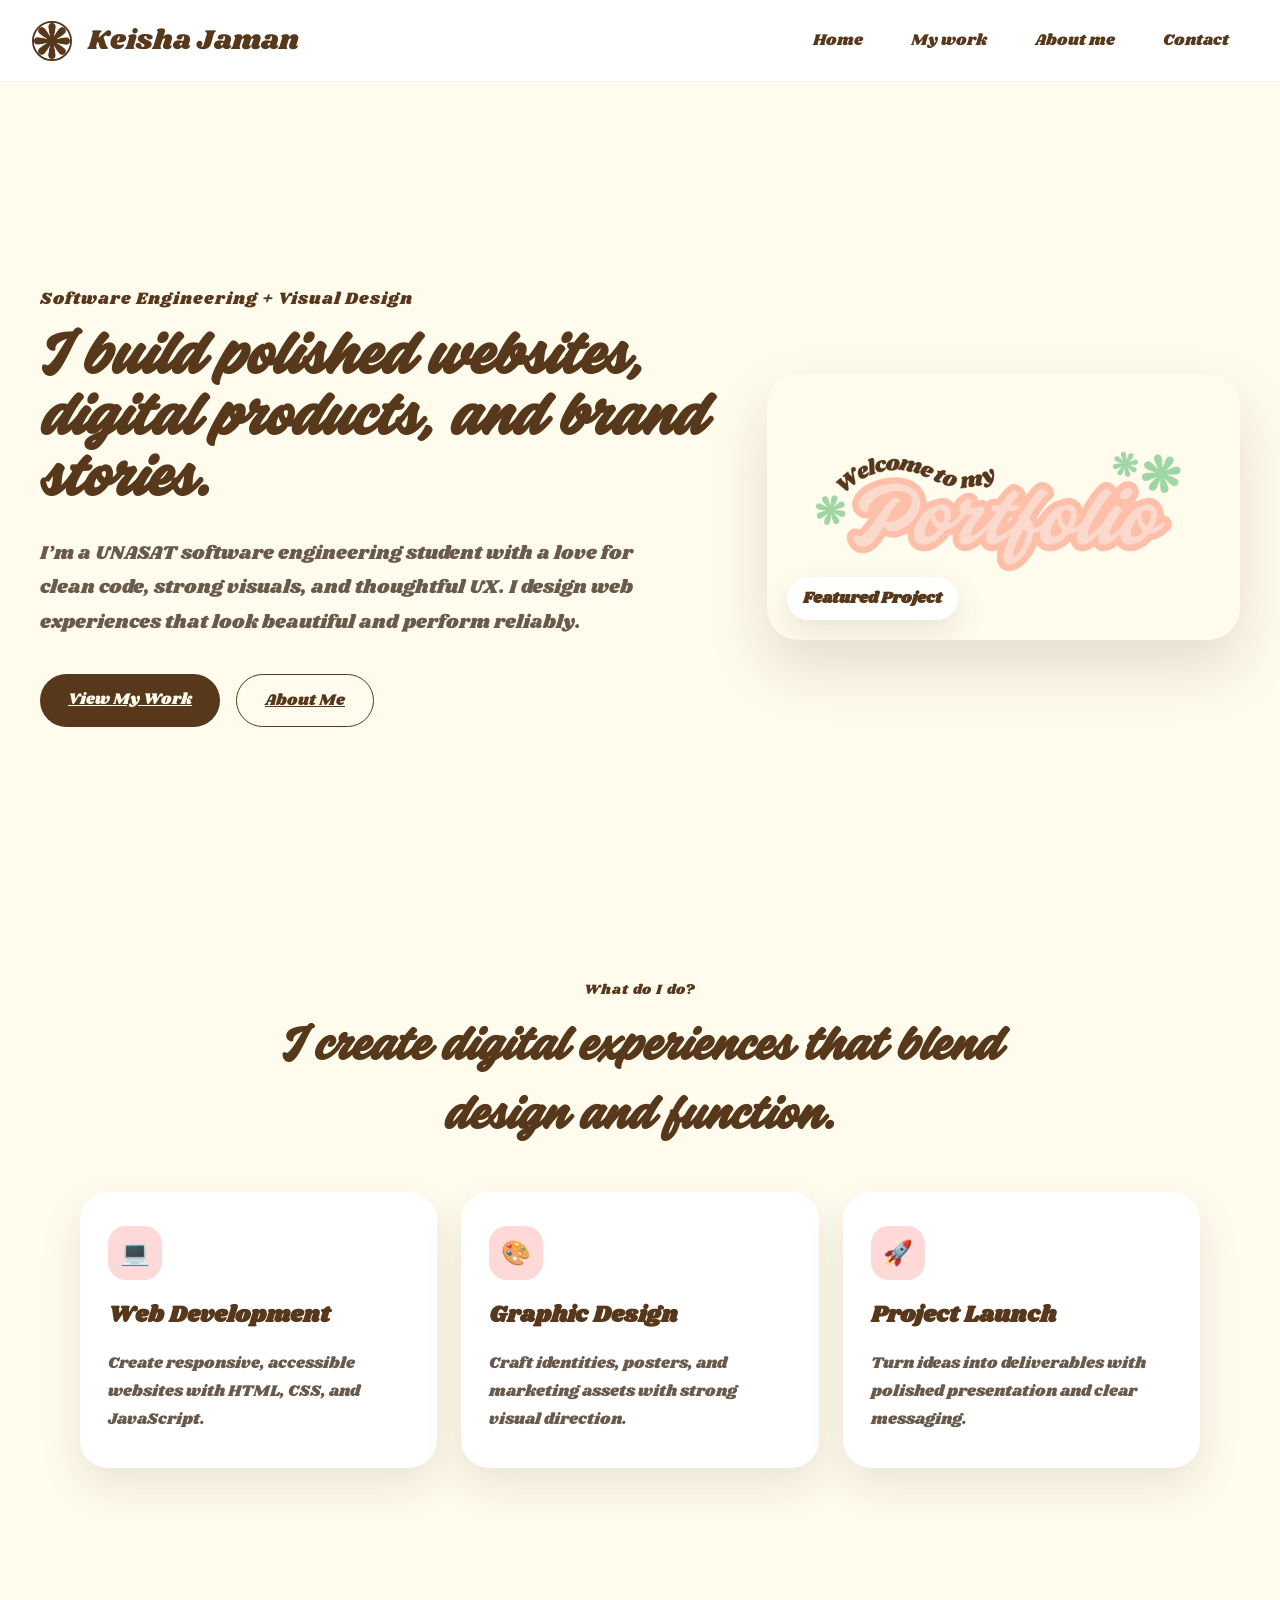
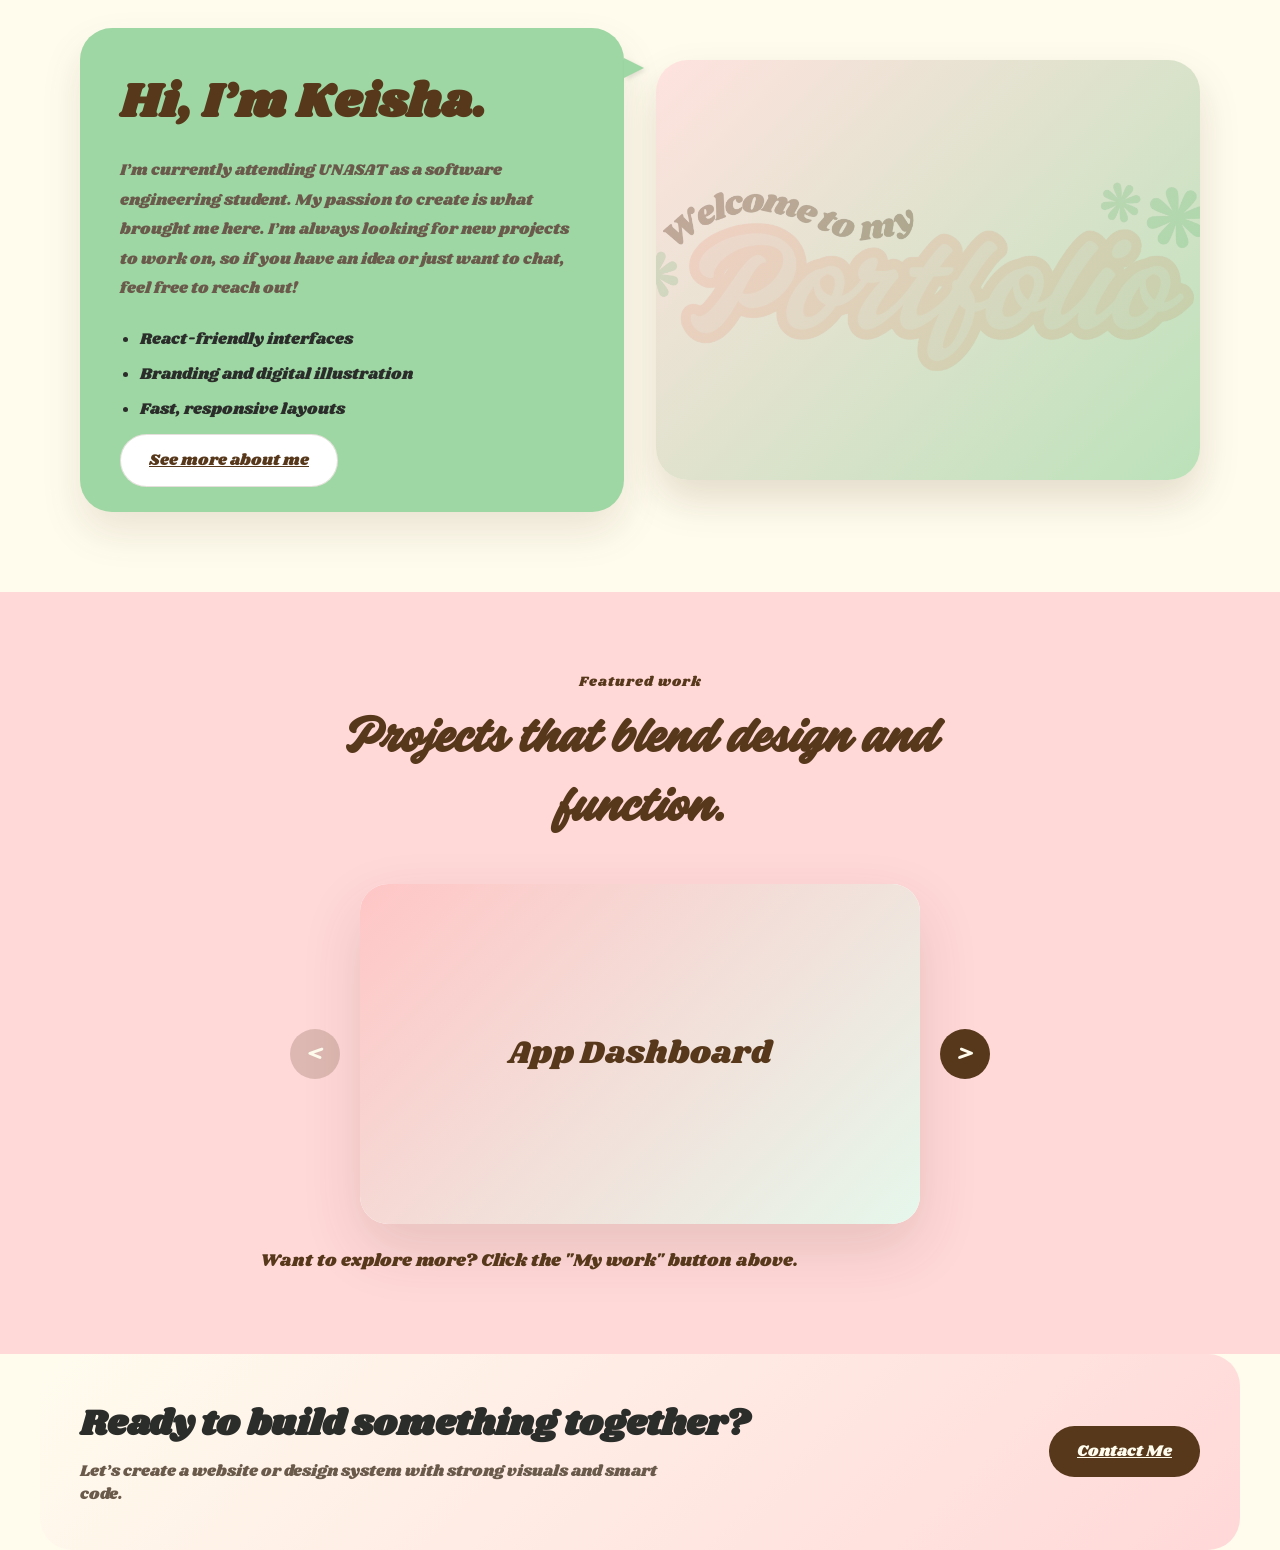
==== index.html @ 43ae3f3a "webchanges" ====
<!DOCTYPE html>
<html lang="en">
  <head>
    <meta charset="UTF-8" />
    <meta name="viewport" content="width=device-width, initial-scale=1.0" />
    <title>Keisha Jaman | Portfolio</title>
    <link rel="stylesheet" href="css/main.css" />
    <link href="https://fonts.googleapis.com/css2?family=Shrikhand&display=swap" rel="stylesheet" />
    <link rel="preload" as="font" href="font/Fineday/Fineday/Fineday-StyleOne.ttf" type="font/ttf" crossorigin />
  </head>

  <body>
    <header>
      <div class="header-content">
        <img src="img/logo (2).png" alt="Logo" class="header-image" />
        <div class="header-text">Keisha Jaman</div>
      </div>
      <nav class="header-buttons">
        <button>Home</button>
        <button>My work</button>
        <button>About me</button>
        <button>Contact</button>
      </nav>
    </header>

    <main>
      <section class="hero-section">
        <div class="hero-copy">
          <span class="hero-tag">Software Engineering + Visual Design</span>
          <h1 class="hero-title">I build polished websites, digital products, and brand stories.</h1>
          <p class="hero-description">
            I’m a UNASAT software engineering student with a love for clean code, strong visuals, and thoughtful UX. I design web experiences that look beautiful and perform reliably.
          </p>
          <div class="hero-actions">
            <a href="software.html" class="hero-button primary">View My Work</a>
            <a href="about.html" class="hero-button secondary">About Me</a>
          </div>
        </div>
        <div class="hero-visual">
          <div class="hero-card">
            <img src="img/portfolio (1).png" alt="Portfolio preview" class="hero-image" />
            <div class="hero-card-badge">Featured Project</div>
          </div>
        </div>
      </section>

      <section class="services-section">
        <div class="section-heading">
          <span>What do I do?</span>
          <h2>I create digital experiences that blend design and function.</h2>
        </div>
        <div class="services-grid">
          <article class="service-card">
            <div class="service-icon">💻</div>
            <h3>Web Development</h3>
            <p>Create responsive, accessible websites with HTML, CSS, and JavaScript.</p>
          </article>
          <article class="service-card">
            <div class="service-icon">🎨</div>
            <h3>Graphic Design</h3>
            <p>Craft identities, posters, and marketing assets with strong visual direction.</p>
          </article>
          <article class="service-card">
            <div class="service-icon">🚀</div>
            <h3>Project Launch</h3>
            <p>Turn ideas into deliverables with polished presentation and clear messaging.</p>
          </article>
        </div>
      </section>

      <section class="about-preview">
        <div class="about-panel">
          <h2>Hi, I’m Keisha.</h2>
          <p>
            I’m currently attending UNASAT as a software engineering student. My passion to create is what brought me here. I’m always looking for new projects to work on, so if you have an idea or just want to chat, feel free to reach out!
          </p>
          <ul>
            <li>React-friendly interfaces</li>
            <li>Branding and digital illustration</li>
            <li>Fast, responsive layouts</li>
          </ul>
          <a href="about.html" class="hero-button tertiary">See more about me</a>
        </div>
        <div class="about-image"></div>
      </section>

      <section class="projects-section">
        <div class="section-heading">
          <span>Featured work</span>
          <h2>Projects that blend design and function.</h2>
        </div>
        <div class="projects-slider-container">
          <button class="slider-arrow slider-arrow-left" id="prevBtn">&lt;</button>
          <div class="projects-slider">
            <div class="project-slide active">
              <div class="project-square">App Dashboard</div>
            </div>
            <div class="project-slide">
              <div class="project-square">Portfolio Site</div>
            </div>
            <div class="project-slide">
              <div class="project-square">Landing Page</div>
            </div>
          </div>
          <button class="slider-arrow slider-arrow-right" id="nextBtn">&gt;</button>
        </div>
        <div class="projects-cta">Want to explore more? Click the "My work" button above.</div>
      </section>

      <section class="cta-banner">
        <div>
          <h2>Ready to build something together?</h2>
          <p>Let’s create a website or design system with strong visuals and smart code.</p>
        </div>
        <a href="contact.html" class="hero-button primary">Contact Me</a>
      </section>
    </main>
  
    <script src="js/navigation.js"></script>
    <script src="js/home.js"></script>
  </body>
</html>
---- css/main.css ----
﻿@font-face {
  font-family: "Fineday Style One";
  src: url("../font/Fineday/Fineday/Fineday-StyleOne.ttf") format("truetype");
  font-weight: normal;
  font-style: normal;
}


:root {
  --bg: #fffcee;
  --surface: #ffffff;
  --primary: #57381b;
  --primary-soft: #9ed7a3;
  --accent: #ffd8d8;
  --text: #2b2d2b;
  --muted: #6a5a4b;
}

* {
  box-sizing: border-box;
}

html {
  scroll-behavior: smooth;
}

body {
  margin: 0;
  font-family: "Shrikhand", serif;
  background: var(--bg);
  color: var(--text);
}

img {
  max-width: 100%;
  display: block;
}

a {
  color: inherit;
}

button,
.hero-button {
  font: inherit;
}

/* Header Styles */
header {
  position: fixed;
  top: 0;
  left: 0;
  width: 100%;
  padding: 18px 32px;
  display: flex;
  justify-content: space-between;
  align-items: center;
  background: rgba(255, 255, 255, 0.96);
  border-bottom: 1px solid rgba(87, 56, 27, 0.08);
  z-index: 100;
}

.header-content {
  display: flex;
  align-items: center;
  gap: 16px;
}

.header-image {
  width: 40px;
  height: 40px;
  border-radius: 50%;
  object-fit: cover;
  border: 2px solid var(--primary);
}

.header-text {
  font-family: "Shrikhand", serif;
  font-size: 28px;
  color: var(--primary);
}

.header-buttons {
  display: flex;
  gap: 10px;
  flex-wrap: wrap;
}

.header-buttons button {
  background: transparent;
  color: var(--primary);
  border: 1px solid transparent;
  padding: 10px 18px;
  border-radius: 30px;
  cursor: pointer;
  transition: all 0.2s ease;
}

.header-buttons button:hover {
  background: var(--accent);
}

/* Hero Section Styles */
main {
  padding-top: 102px;
}

.hero-section {
  min-height: calc(100vh - 102px);
  display: grid;
  grid-template-columns: 1.3fr 0.9fr;
  gap: 44px;
  align-items: center;
  padding: 72px 40px 60px;
}

.hero-tag {
  display: inline-block;
  margin-bottom: 18px;
  color: var(--primary);
  letter-spacing: 1px;
  font-size: 17px;
}

.hero-title {
  font-family: "Fineday Style One", serif;
  font-size: clamp(3rem, 5vw, 5rem);
  margin: 0;
  line-height: 0.95;
  color: var(--primary);
}

.hero-description {
  max-width: 620px;
  margin: 24px 0 34px;
  font-size: 1.2rem;
  line-height: 1.8;
  color: var(--muted);
}

.hero-actions {
  display: flex;
  gap: 16px;
  flex-wrap: wrap;
}

.hero-button {
  border-radius: 999px;
  padding: 14px 28px;
  border: none;
  cursor: pointer;
  transition: transform 0.2s ease, background-color 0.2s ease;
}

.hero-button.primary {
  background: var(--primary);
  color: #fffcee;
}

.hero-button.secondary {
  background: transparent;
  color: var(--primary);
  border: 1px solid var(--primary);
}

.hero-button.tertiary {
  background: #fff;
  color: var(--primary);
  border: 1px solid rgba(87, 56, 27, 0.16);
}

.hero-button:hover {
  transform: translateY(-2px);
}

.hero-visual {
  display: flex;
  justify-content: center;
}

.hero-card {
  width: 100%;
  border-radius: 32px;
  overflow: hidden;
  box-shadow: 0 28px 60px rgba(87, 56, 27, 0.16);
  position: relative;
}

.hero-image {
  width: 100%;
  height: auto;
}

.hero-card-badge {
  position: absolute;
  bottom: 20px;
  left: 20px;
  background: rgba(255, 255, 255, 0.94);
  color: var(--primary);
  padding: 10px 16px;
  border-radius: 999px;
  font-weight: bold;
  box-shadow: 0 12px 30px rgba(87, 56, 27, 0.12);
}

/* Services Section Styles */
.services-section,
.about-preview,
.projects-section,
.cta-banner {
  padding: 80px 40px;
}

.section-heading {
  text-align: center;
  max-width: 760px;
  margin: 0 auto 40px;
}

.section-heading span {
  display: block;
  margin-bottom: 14px;
  letter-spacing: 1px;
  color: var(--primary);
  font-size: 14px;
}

.section-heading h2 {
  margin: 0;
  color: var(--primary);
  font-family: "Fineday Style One", serif;
  font-size: clamp(2.5rem, 4vw, 4rem);
}

.services-grid {
  display: grid;
  grid-template-columns: repeat(3, minmax(240px, 1fr));
  gap: 24px;
  max-width: 1120px;
  margin: 0 auto;
}

.service-card {
  background: var(--surface);
  padding: 34px 28px;
  border-radius: 28px;
  box-shadow: 0 18px 40px rgba(87, 56, 27, 0.12);
  display: grid;
  gap: 18px;
}

.service-icon {
  width: 54px;
  height: 54px;
  display: grid;
  place-items: center;
  background: var(--accent);
  border-radius: 18px;
  font-size: 1.5rem;
}

.service-card h3 {
  margin: 0;
  font-size: 1.45rem;
  color: var(--primary);
}

.service-card p {
  margin: 0;
  color: var(--muted);
  line-height: 1.75;
}

/* About Section Styles */
.about-preview {
  display: grid;
  grid-template-columns: 1fr 1fr;
  gap: 32px;
  align-items: center;
  max-width: 1200px;
  margin: 0 auto;
}

.about-panel {
  background: var(--primary-soft);
  border-radius: 32px;
  padding: 40px;
  box-shadow: 0 20px 40px rgba(87, 56, 27, 0.12);
  position: relative;
}

.about-panel::before {
  content: '';
  position: absolute;
  right: -20px;
  top: 30px;
  width: 0;
  height: 0;
  border-style: solid;
  border-width: 10px 0 10px 20px;
  border-color: transparent transparent transparent #9ed7a3;
  filter: drop-shadow(2px 2px 2px #0000001a);
}

.about-panel h2 {
  margin-top: 0;
  margin-bottom: 18px;
  font-size: 3rem;
  color: var(--primary);
}

.about-panel p {
  margin: 0 0 24px;
  color: var(--muted);
  line-height: 1.85;
}

.about-panel ul {
  margin: 0 0 28px;
  padding-left: 20px;
  color: var(--text);
}

.about-panel li {
  margin-bottom: 12px;
}

.about-image {
  min-height: 420px;
  border-radius: 32px;
  background: linear-gradient(135deg, rgba(255, 216, 216, 0.7), rgba(158, 215, 163, 0.7)), url("../img/portfolio (1).png") center/cover no-repeat;
  box-shadow: 0 20px 40px rgba(87, 56, 27, 0.16);
}

/* Projects Section Styles */
.projects-section {
  background: var(--accent);
}

.projects-slider-container {
  display: flex;
  align-items: center;
  justify-content: center;
  gap: 20px;
  flex-wrap: wrap;
  max-width: 980px;
  margin: 0 auto 24px;
}

.projects-slider {
  width: min(560px, 100%);
  min-height: 340px;
  border-radius: 28px;
  overflow: hidden;
  background: #fff;
  box-shadow: 0 24px 60px rgba(87, 56, 27, 0.14);
}

.project-slide {
  min-width: 100%;
  display: none;
  opacity: 0;
  transition: opacity 0.45s ease;
}

.project-slide.active {
  display: block;
  opacity: 1;
}

.project-square {
  height: 340px;
  display: grid;
  place-items: center;
  background: linear-gradient(135deg, #ffc6c6, #e6f7eb);
  color: var(--primary);
  font-family: "Shrikhand", serif;
  font-size: 2rem;
}

.projects-cta {
  margin: 0 auto;
  max-width: 760px;
  color: var(--primary);
  font-size: 1.1rem;
}

/* Contact Section Styles */
.cta-banner {
  background: linear-gradient(135deg, #fffcee, #ffd8d8);
  border-radius: 32px;
  display: flex;
  justify-content: space-between;
  align-items: center;
  gap: 24px;
  max-width: 1200px;
  margin: 0 auto;
  padding: 44px 40px;
}

.cta-banner h2 {
  margin: 0 0 10px;
  font-size: clamp(2rem, 2.8vw, 3.2rem);
}

.cta-banner p {
  margin: 0;
  color: var(--muted);
  max-width: 620px;
}

.slider-arrow {
  background-color: var(--primary);
  color: #fffcee;
  border: none;
  border-radius: 50%;
  width: 50px;
  height: 50px;
  font-size: 24px;
  cursor: pointer;
  display: flex;
  align-items: center;
  justify-content: center;
  transition: background-color 0.3s;
  flex-shrink: 0;
}

.slider-arrow:hover {
  background-color: #3d2a15;
}

.slider-arrow:disabled {
  background-color: rgba(87, 56, 27, 0.2);
  cursor: not-allowed;
}

@media (max-width: 980px) {
  .hero-section,
  .about-preview {
    grid-template-columns: 1fr;
  }

  .hero-section {
    padding: 60px 24px 40px;
  }

  .hero-copy {
    text-align: center;
  }

  .hero-actions {
    justify-content: center;
  }

  .header-buttons {
    justify-content: center;
  }

  .services-grid {
    grid-template-columns: 1fr;
  }

  .cta-banner {
    flex-direction: column;
    text-align: center;
  }
}

@media (max-width: 640px) {
  header {
    padding: 14px 20px;
  }

  .hero-title {
    font-size: 2.4rem;
  }

  .hero-description {
    font-size: 1rem;
  }

  .hero-button {
    width: 100%;
  }

  .cta-banner {
    padding: 30px 20px;
  }
}
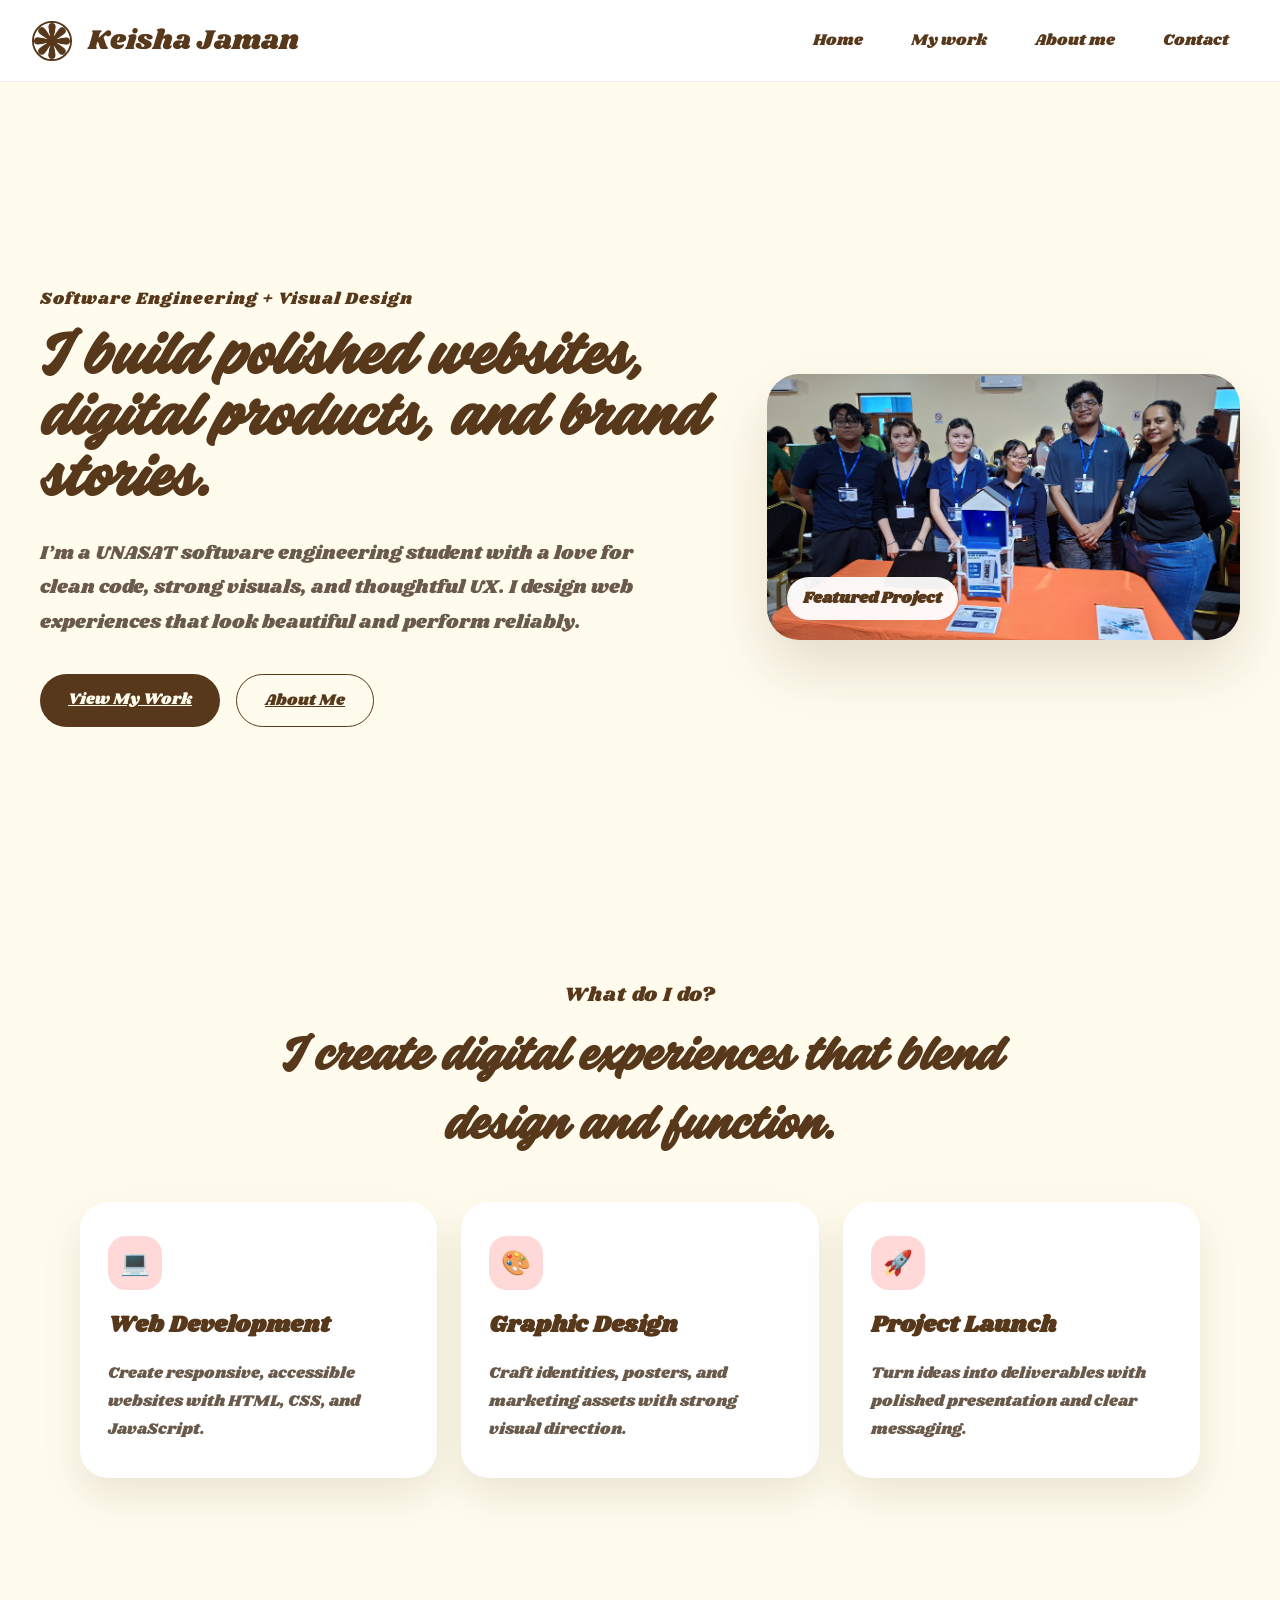
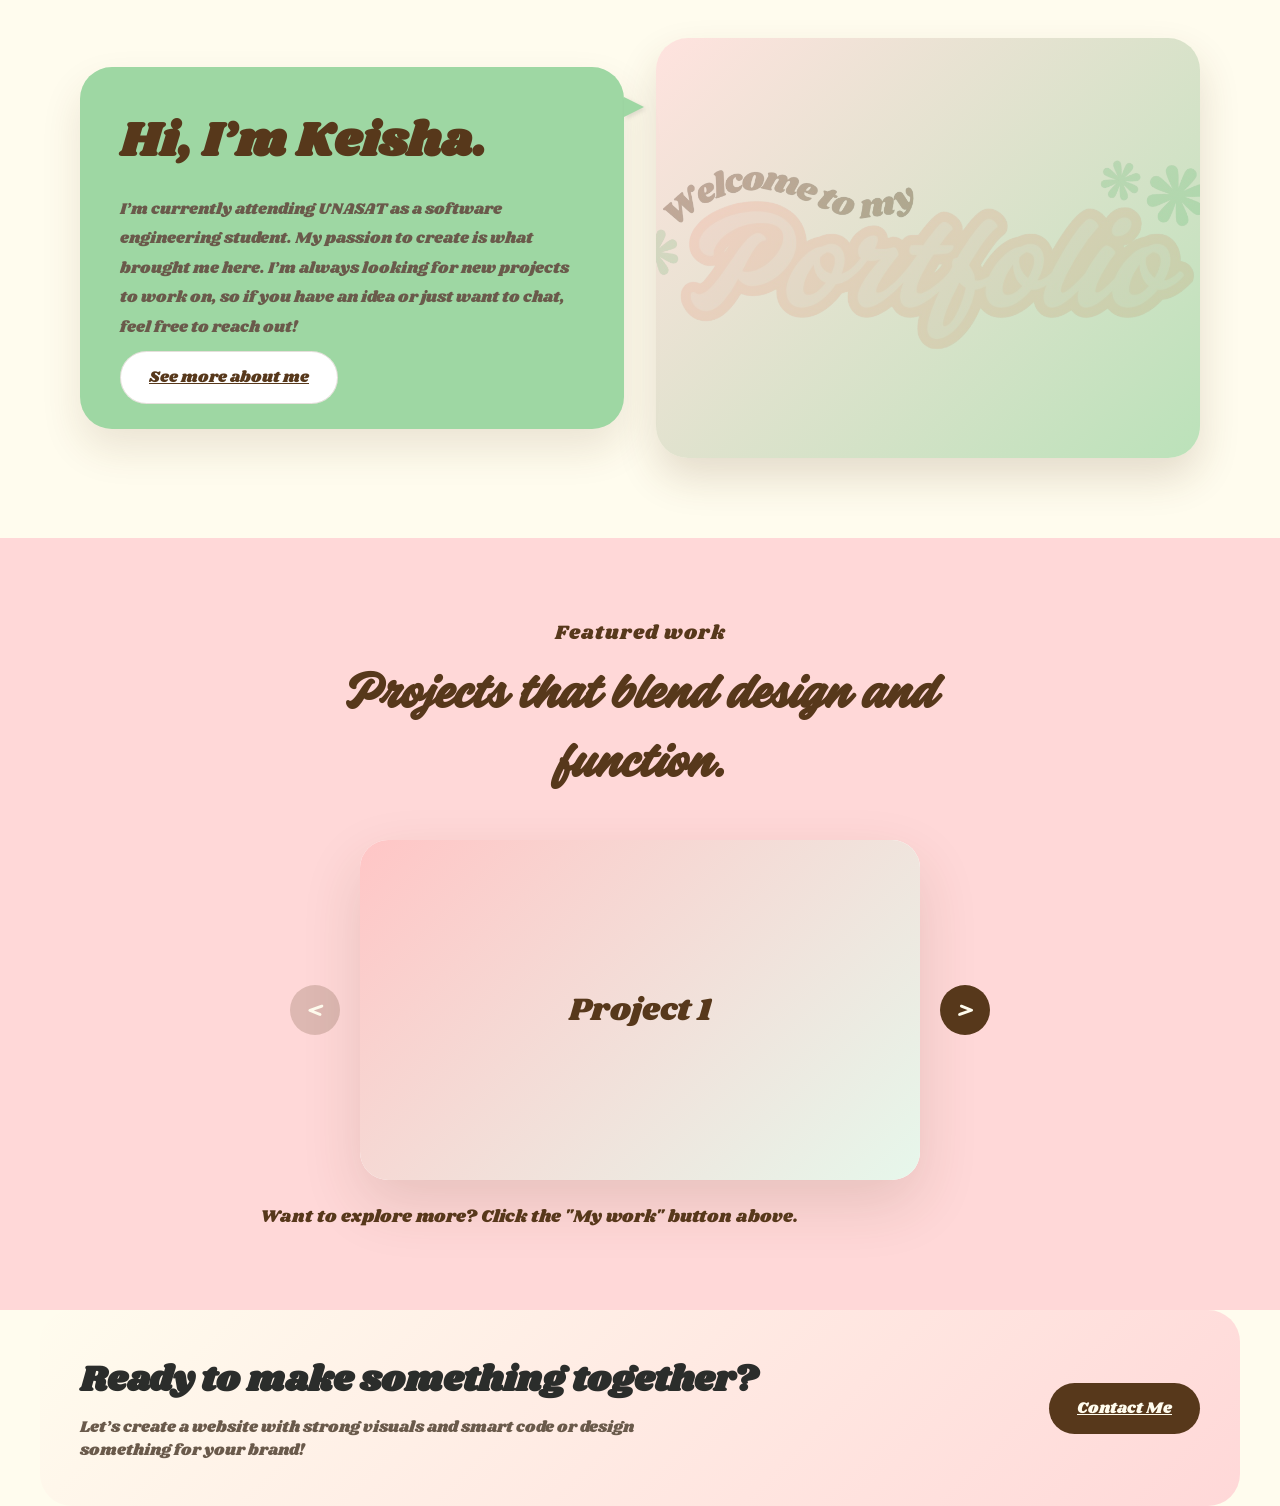
==== commit b3899e29: "new chnage" ====
--- a/index.html
+++ b/index.html
@@ -8,7 +8,7 @@
     <link href="https://fonts.googleapis.com/css2?family=Shrikhand&display=swap" rel="stylesheet" />
     <link rel="preload" as="font" href="font/Fineday/Fineday/Fineday-StyleOne.ttf" type="font/ttf" crossorigin />
   </head>
-
+<!--Header-->
   <body>
     <header>
       <div class="header-content">
@@ -22,7 +22,7 @@
         <button>Contact</button>
       </nav>
     </header>
-
+<!---Section Intro-->
     <main>
       <section class="hero-section">
         <div class="hero-copy">
@@ -38,12 +38,12 @@
         </div>
         <div class="hero-visual">
           <div class="hero-card">
-            <img src="img/portfolio (1).png" alt="Portfolio preview" class="hero-image" />
+            <img src="img/6techgroup.jpeg" alt="Portfolio preview" class="hero-image" />
             <div class="hero-card-badge">Featured Project</div>
           </div>
         </div>
       </section>
-
+<!---Section services--->
       <section class="services-section">
         <div class="section-heading">
           <span>What do I do?</span>
@@ -67,23 +67,18 @@
           </article>
         </div>
       </section>
-
+<!---Section about--->
       <section class="about-preview">
         <div class="about-panel">
           <h2>Hi, I’m Keisha.</h2>
           <p>
             I’m currently attending UNASAT as a software engineering student. My passion to create is what brought me here. I’m always looking for new projects to work on, so if you have an idea or just want to chat, feel free to reach out!
           </p>
-          <ul>
-            <li>React-friendly interfaces</li>
-            <li>Branding and digital illustration</li>
-            <li>Fast, responsive layouts</li>
-          </ul>
           <a href="about.html" class="hero-button tertiary">See more about me</a>
         </div>
         <div class="about-image"></div>
       </section>
-
+<!---Section project preview--->
       <section class="projects-section">
         <div class="section-heading">
           <span>Featured work</span>
@@ -93,24 +88,24 @@
           <button class="slider-arrow slider-arrow-left" id="prevBtn">&lt;</button>
           <div class="projects-slider">
             <div class="project-slide active">
-              <div class="project-square">App Dashboard</div>
+              <div class="project-square">Project 1</div>
             </div>
             <div class="project-slide">
-              <div class="project-square">Portfolio Site</div>
+              <div class="project-square">Project 2</div>
             </div>
             <div class="project-slide">
-              <div class="project-square">Landing Page</div>
+              <div class="project-square">Project 3</div>
             </div>
           </div>
           <button class="slider-arrow slider-arrow-right" id="nextBtn">&gt;</button>
         </div>
         <div class="projects-cta">Want to explore more? Click the "My work" button above.</div>
       </section>
-
+<!---Section contact-->
       <section class="cta-banner">
         <div>
-          <h2>Ready to build something together?</h2>
-          <p>Let’s create a website or design system with strong visuals and smart code.</p>
+          <h2>Ready to make something together?</h2>
+          <p>Let’s create a website with strong visuals and smart code or design something for your brand!</p>
         </div>
         <a href="contact.html" class="hero-button primary">Contact Me</a>
       </section>
--- a/css/main.css
+++ b/css/main.css
@@ -222,7 +222,7 @@
   margin-bottom: 14px;
   letter-spacing: 1px;
   color: var(--primary);
-  font-size: 14px;
+  font-size: 20px;
 }
 
 .section-heading h2 {
